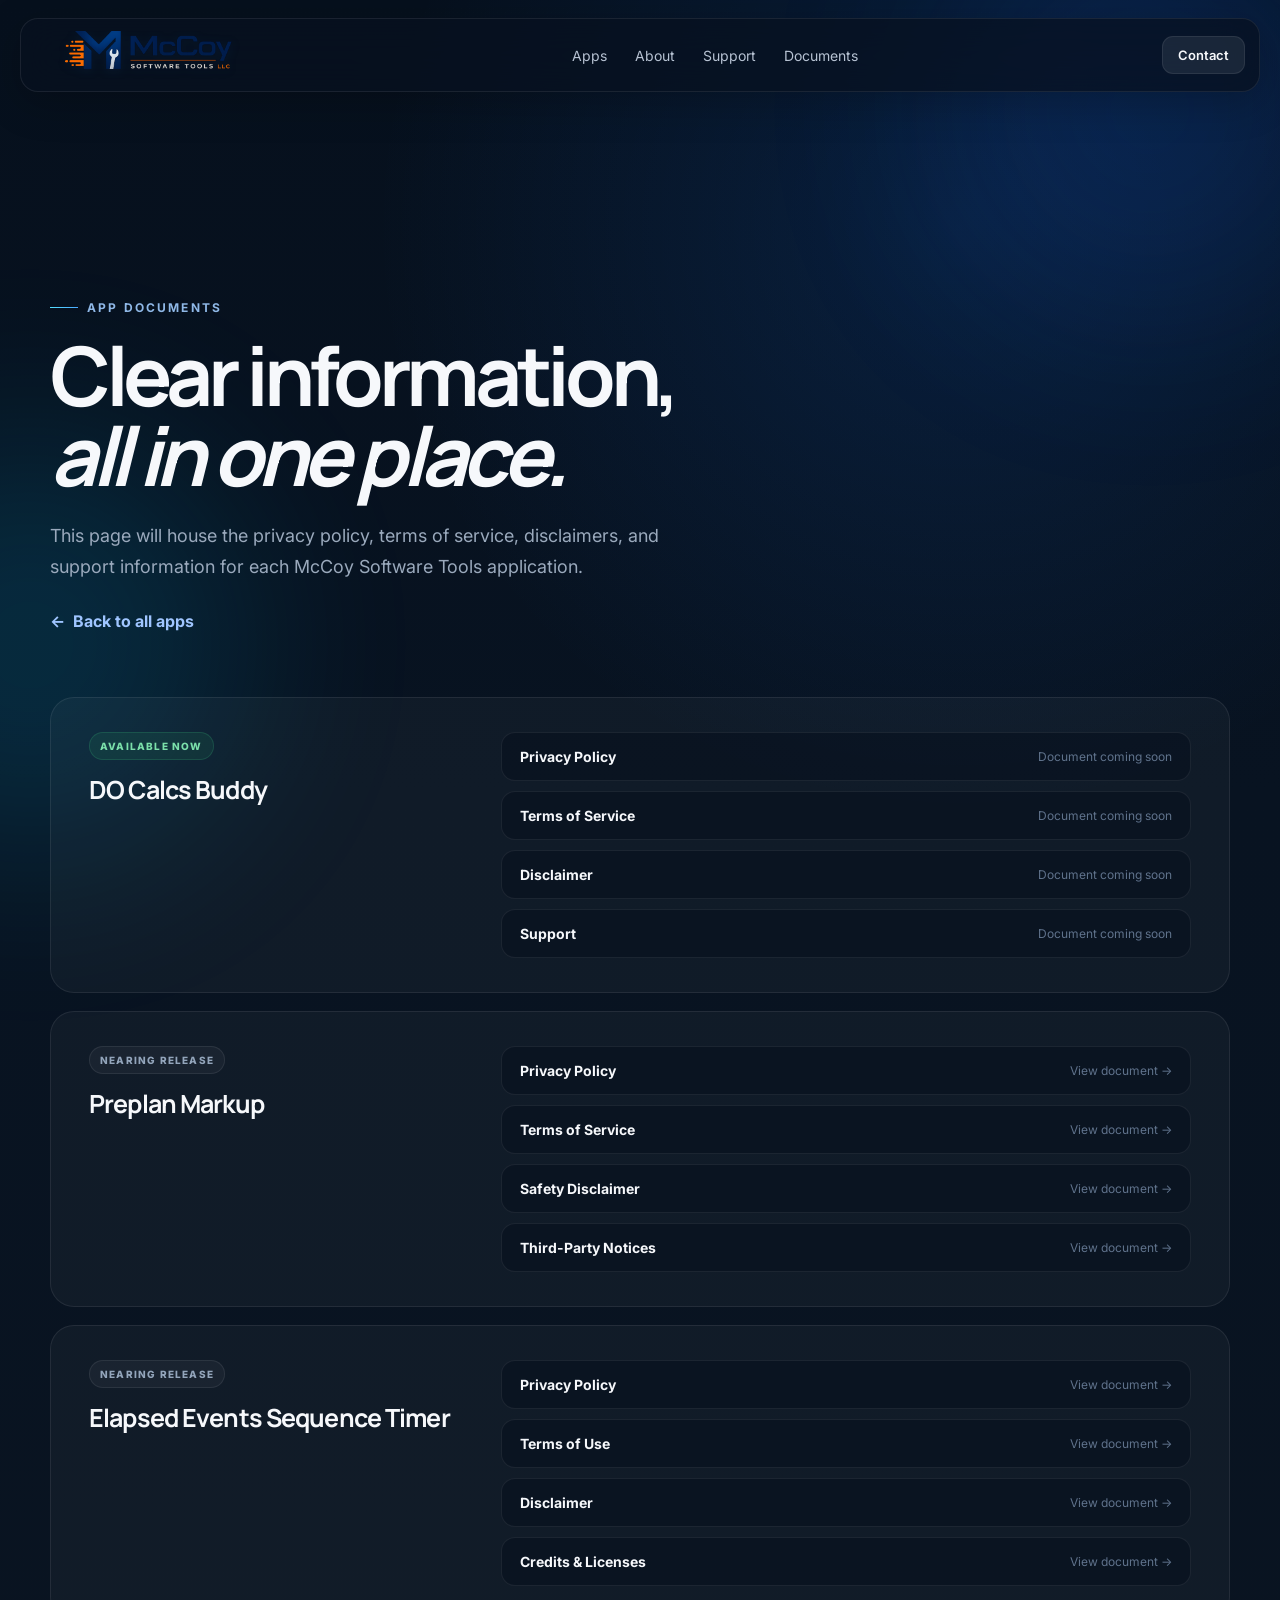
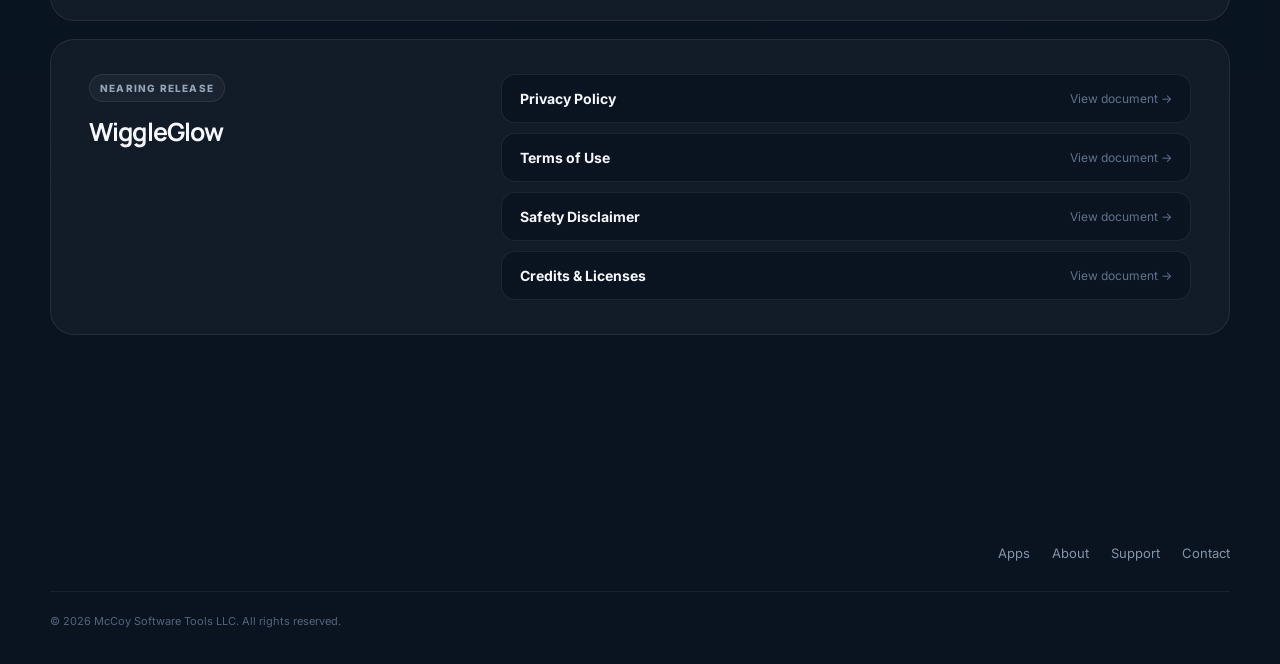
==== documents/index.html @ 5a92df63 "Add app pages and official store badges" ====
<!DOCTYPE html>
<html lang="en">
<head>
  <meta charset="UTF-8" />
  <meta name="viewport" content="width=device-width, initial-scale=1.0" />
  <meta name="description" content="Privacy policies, terms, disclaimers, and support documents for McCoy Software Tools applications." />
  <title>App Documents | McCoy Software Tools LLC</title>
  <link rel="preconnect" href="https://fonts.googleapis.com">
  <link rel="preconnect" href="https://fonts.gstatic.com" crossorigin>
  <link href="https://fonts.googleapis.com/css2?family=Inter:wght@400;500;600;700;800&family=Manrope:wght@600;700;800&display=swap" rel="stylesheet">
  <link rel="stylesheet" href="../styles.css" />
</head>
<body>
  <div class="ambient ambient-one"></div><div class="ambient ambient-two"></div>
  <header class="site-header">
    <a class="header-logo" href="../" aria-label="McCoy Software Tools home"><img src="../images/logo_transparent.png" alt="McCoy Software Tools LLC" /></a>
    <nav class="nav" aria-label="Primary navigation"><a href="../#apps">Apps</a><a href="../#about">About</a><a href="../#support">Support</a><a href="./" aria-current="page">Documents</a></nav>
    <a class="nav-cta" href="mailto:mccoysoftwaretools@gmail.com">Contact</a>
  </header>
  <main class="documents-main">
    <section class="documents-hero shell">
      <div class="eyebrow"><span></span> App documents</div>
      <h1>Clear information,<br><em>all in one place.</em></h1>
      <p>This page will house the privacy policy, terms of service, disclaimers, and support information for each McCoy Software Tools application.</p>
      <a class="back-link" href="../#apps"><span aria-hidden="true">&larr;</span> Back to all apps</a>
    </section>
    <section class="document-list shell" aria-label="Application documents">
      <article class="document-group" id="do-calcs-buddy"><div><span class="status-pill">Available now</span><h2>DO Calcs Buddy</h2></div><div class="document-items"><div class="document-item"><strong>Privacy Policy</strong><span>Document coming soon</span></div><div class="document-item"><strong>Terms of Service</strong><span>Document coming soon</span></div><div class="document-item"><strong>Disclaimer</strong><span>Document coming soon</span></div><div class="document-item"><strong>Support</strong><span>Document coming soon</span></div></div></article>
      <article class="document-group" id="preplan-markup"><div><span class="status-pill muted-pill">Nearing release</span><h2>Preplan Markup</h2></div><div class="document-items"><a class="document-item" href="preplan-markup/#privacy"><strong>Privacy Policy</strong><span>View document &rarr;</span></a><a class="document-item" href="preplan-markup/#terms"><strong>Terms of Service</strong><span>View document &rarr;</span></a><a class="document-item" href="preplan-markup/#disclaimer"><strong>Safety Disclaimer</strong><span>View document &rarr;</span></a><a class="document-item" href="preplan-markup/#credits"><strong>Third-Party Notices</strong><span>View document &rarr;</span></a></div></article>
      <article class="document-group" id="sequential-event-timer"><div><span class="status-pill muted-pill">Nearing release</span><h2>Elapsed Events Sequence Timer</h2></div><div class="document-items"><a class="document-item" href="sequential-event-timer/#privacy"><strong>Privacy Policy</strong><span>View document &rarr;</span></a><a class="document-item" href="sequential-event-timer/#terms"><strong>Terms of Use</strong><span>View document &rarr;</span></a><a class="document-item" href="sequential-event-timer/#disclaimer"><strong>Disclaimer</strong><span>View document &rarr;</span></a><a class="document-item" href="sequential-event-timer/#credits"><strong>Credits &amp; Licenses</strong><span>View document &rarr;</span></a></div></article>
      <article class="document-group" id="wiggleglow"><div><span class="status-pill muted-pill">Nearing release</span><h2>WiggleGlow</h2></div><div class="document-items"><a class="document-item" href="wiggleglow/#privacy"><strong>Privacy Policy</strong><span>View document &rarr;</span></a><a class="document-item" href="wiggleglow/#terms"><strong>Terms of Use</strong><span>View document &rarr;</span></a><a class="document-item" href="wiggleglow/#disclaimer"><strong>Safety Disclaimer</strong><span>View document &rarr;</span></a><a class="document-item" href="wiggleglow/#credits"><strong>Credits &amp; Licenses</strong><span>View document &rarr;</span></a></div></article>
    </section>
  </main>
  <footer class="site-footer shell"><div class="footer-links"><a href="../#apps">Apps</a><a href="../#about">About</a><a href="../#support">Support</a><a href="mailto:mccoysoftwaretools@gmail.com">Contact</a></div><div class="footer-bottom">© <span id="year"></span> McCoy Software Tools LLC. All rights reserved.</div></footer>
  <script src="../script.js"></script>
</body>
</html>
---- styles.css ----
:root {
  --bg: #07111f;
  --bg-2: #0b1728;
  --panel: rgba(255,255,255,.06);
  --panel-strong: rgba(255,255,255,.10);
  --line: rgba(255,255,255,.10);
  --text: #f6f8fb;
  --muted: #aab6c8;
  --blue: #4aa8ff;
  --blue-2: #1677ff;
  --cyan: #55e0ff;
  --white: #ffffff;
  --shadow: 0 24px 80px rgba(0,0,0,.35);
}

* { box-sizing: border-box; }
html { scroll-behavior: smooth; }
body {
  margin: 0;
  font-family: Inter, system-ui, -apple-system, BlinkMacSystemFont, "Segoe UI", sans-serif;
  background:
    radial-gradient(circle at 75% 10%, rgba(20,119,255,.14), transparent 26%),
    linear-gradient(180deg, #06101d 0%, #081321 35%, #0a1421 100%);
  color: var(--text);
  min-height: 100vh;
  overflow-x: hidden;
}
a { color: inherit; text-decoration: none; }
.shell { width: min(1180px, calc(100% - 40px)); margin-inline: auto; }

.ambient { position: fixed; width: 420px; height: 420px; filter: blur(100px); opacity: .14; border-radius: 50%; pointer-events: none; z-index: -1; }
.ambient-one { background: #156bff; top: -100px; right: -80px; }
.ambient-two { background: #00c8ff; bottom: 5%; left: -180px; }

.site-header {
  width: min(1240px, calc(100% - 32px));
  margin: 18px auto 0;
  padding: 12px 14px 12px 16px;
  display: flex;
  align-items: center;
  justify-content: space-between;
  border: 1px solid rgba(255,255,255,.08);
  background: rgba(7,17,31,.74);
  backdrop-filter: blur(18px);
  border-radius: 18px;
  position: sticky;
  top: 14px;
  z-index: 50;
  box-shadow: 0 10px 40px rgba(0,0,0,.22);
}
.brand { display: inline-flex; align-items: center; gap: 10px; }
.brand-mark { width: 36px; height: 36px; display: grid; place-items: center; border-radius: 10px; font-family: Manrope, sans-serif; font-weight: 800; color: white; background: linear-gradient(145deg, #1e8fff, #1250dc); box-shadow: inset 0 1px 0 rgba(255,255,255,.2), 0 8px 20px rgba(15,96,230,.28); }
.brand strong { display: block; font-family: Manrope, sans-serif; font-size: 14px; letter-spacing: -.02em; }
.brand small { display: block; color: #7f8da1; font-size: 10px; letter-spacing: .18em; margin-top: 1px; }
.header-logo { position: relative; display: block; width: 230px; height: 48px; overflow: hidden; border-radius: 11px; background: transparent; border: 0; }
.header-logo img { position: absolute; width: 100%; height: auto; left: 0; top: 50%; transform: translateY(-50%); display: block; filter: drop-shadow(0 2px 5px rgba(13,53,101,.18)); }
.nav { display: flex; gap: 28px; color: #b7c3d3; font-size: 14px; }
.nav a:hover { color: white; }
.nav-cta { padding: 10px 15px; border-radius: 11px; background: rgba(255,255,255,.08); border: 1px solid rgba(255,255,255,.08); font-size: 13px; font-weight: 600; }

.hero { min-height: 720px; display: grid; grid-template-columns: 1.05fr .95fr; align-items: center; gap: 48px; padding-top: 78px; padding-bottom: 80px; }
.eyebrow { display: inline-flex; align-items: center; gap: 9px; font-size: 12px; font-weight: 700; text-transform: uppercase; letter-spacing: .18em; color: #8fb8e7; }
.eyebrow span { width: 28px; height: 1px; background: linear-gradient(90deg, var(--cyan), var(--blue)); }
.hero h1, .section-heading h2, .story-copy h2, .support-card h2 { font-family: Manrope, sans-serif; letter-spacing: -.055em; margin: 18px 0 22px; line-height: .99; }
.hero h1 { font-size: clamp(56px, 7vw, 92px); max-width: 760px; }
.hero h1 em { font-style: normal; background: linear-gradient(90deg, #b9e3ff, #4ca7ff 55%, #59e3ff); -webkit-background-clip: text; color: transparent; }
.hero-copy > p { max-width: 650px; color: #a8b6c9; font-size: 18px; line-height: 1.72; }
.hero-actions { display: flex; gap: 12px; margin: 32px 0 42px; flex-wrap: wrap; }
.button { display: inline-flex; align-items: center; justify-content: center; min-height: 48px; padding: 0 20px; border-radius: 13px; font-weight: 700; font-size: 14px; transition: transform .2s ease, box-shadow .2s ease, background .2s ease; }
.button:hover { transform: translateY(-2px); }
.button.primary { background: linear-gradient(135deg, #258cff, #0f69e7); box-shadow: 0 16px 32px rgba(20,110,240,.3); }
.button.secondary { border: 1px solid rgba(255,255,255,.1); background: rgba(255,255,255,.05); }
.button.white { background: white; color: #0b1728; }
.hero-proof { display: flex; gap: 30px; flex-wrap: wrap; }
.hero-proof div { display: grid; gap: 4px; }
.hero-proof strong { font-size: 13px; }
.hero-proof span { color: #74859c; font-size: 11px; }

.hero-visual { position: relative; min-height: 520px; display: grid; place-items: center; }
.blueprint-grid { position: absolute; inset: 6% 0 0 8%; border-radius: 36px; opacity: .28; background-image: linear-gradient(rgba(100,180,255,.12) 1px, transparent 1px), linear-gradient(90deg, rgba(100,180,255,.12) 1px, transparent 1px); background-size: 28px 28px; mask-image: linear-gradient(to bottom right, black, transparent 88%); }
.orb { position: absolute; border-radius: 50%; filter: blur(18px); }
.orb-a { width: 260px; height: 260px; background: rgba(33,126,255,.18); right: 1%; top: 12%; }
.orb-b { width: 180px; height: 180px; background: rgba(45,226,255,.12); left: 6%; bottom: 6%; }
.device { position: absolute; border: 1px solid rgba(255,255,255,.13); background: linear-gradient(180deg, rgba(18,34,55,.92), rgba(7,18,32,.97)); box-shadow: var(--shadow), inset 0 1px 0 rgba(255,255,255,.08); backdrop-filter: blur(10px); overflow: hidden; }
.device::after, .screen::after { content: ""; position: absolute; inset: 0; background: linear-gradient(115deg, rgba(255,255,255,.14), transparent 22%, transparent 72%, rgba(85,224,255,.06)); pointer-events: none; }
.device img, .screen img { width: 100%; height: 100%; display: block; object-fit: contain; background: #05070a; }
.device-front { width: 270px; height: 510px; border-radius: 38px; right: 11%; top: 1%; transform: perspective(1100px) rotateY(-7deg) rotateZ(4deg); }
.device-back { width: 300px; height: 390px; border-radius: 32px; left: 3%; bottom: 1%; transform: perspective(1100px) rotateY(8deg) rotateZ(-8deg); opacity: .84; }
.phone-notch { width: 86px; height: 19px; border-radius: 20px; background: #020912; margin: -14px auto 24px; }
.app-kicker, .mini-label { font-size: 10px; letter-spacing: .16em; color: #6f8dac; font-weight: 800; }
.gauge-wrap { display: grid; place-items: center; padding: 28px 0; }
.gauge-ring { width: 138px; height: 138px; border-radius: 50%; display: grid; place-items: center; align-content: center; border: 14px solid rgba(74,168,255,.18); box-shadow: inset 0 0 0 3px rgba(85,224,255,.2), 0 0 40px rgba(38,139,255,.16); }
.gauge-ring span { font-family: Manrope, sans-serif; font-size: 39px; font-weight: 800; }
.gauge-ring small { font-size: 10px; color: #7890aa; letter-spacing: .16em; }
.calc-line, .calc-total { display: flex; justify-content: space-between; align-items: center; padding: 13px 4px; border-bottom: 1px solid rgba(255,255,255,.07); font-size: 12px; color: #92a3b7; }
.calc-line strong { color: #eef5ff; }
.calc-total { border: none; margin-top: 18px; padding: 18px; border-radius: 16px; background: linear-gradient(135deg, rgba(24,122,255,.19), rgba(39,206,255,.08)); display: grid; gap: 5px; }
.calc-total span { font-size: 9px; letter-spacing: .15em; }
.calc-total strong { font-family: Manrope, sans-serif; font-size: 27px; color: #8ac8ff; }
.device-topline { height: 5px; width: 58px; border-radius: 8px; background: #1e8fff; margin-bottom: 34px; }
.device-panel { padding: 20px; border-radius: 18px; background: rgba(255,255,255,.05); margin-bottom: 16px; }
.device-panel strong { display: block; font-size: 25px; margin: 5px 0 18px; }
.tiny-bars { display: flex; gap: 5px; align-items: end; height: 28px; }
.tiny-bars i { flex: 1; background: linear-gradient(180deg, #55e0ff, #2478ff); border-radius: 4px 4px 1px 1px; }
.tiny-bars i:nth-child(1){height:45%}.tiny-bars i:nth-child(2){height:78%}.tiny-bars i:nth-child(3){height:100%}
.device-card { display: flex; justify-content: space-between; padding: 16px 18px; border-radius: 16px; background: rgba(255,255,255,.04); margin-top: 10px; color: #8192a8; font-size: 12px; }
.device-card strong { color: white; }

.trust-strip { border-top: 1px solid rgba(255,255,255,.06); border-bottom: 1px solid rgba(255,255,255,.06); background: rgba(255,255,255,.018); }
.trust-inner { min-height: 78px; display: flex; justify-content: space-between; align-items: center; gap: 20px; color: #64768e; font-size: 12px; text-transform: uppercase; letter-spacing: .14em; }

.section { padding-top: 130px; padding-bottom: 20px; }
.section-heading { display: flex; align-items: end; justify-content: space-between; gap: 30px; margin-bottom: 54px; }
.section-heading h2, .story-copy h2, .support-card h2 { font-size: clamp(42px, 5vw, 68px); }
.section-heading > p { max-width: 430px; color: #8192a8; line-height: 1.7; }

.app-card { display: grid; grid-template-columns: 1.05fr .95fr; min-height: 640px; border: 1px solid rgba(255,255,255,.09); border-radius: 30px; background: linear-gradient(145deg, rgba(255,255,255,.075), rgba(255,255,255,.025)); overflow: hidden; box-shadow: 0 30px 90px rgba(0,0,0,.24); }
.app-copy { padding: 52px; }
.app-icon { width: 74px; height: 74px; border-radius: 19px; position: relative; overflow: hidden; background: #000000; box-shadow: inset 0 0 0 1px rgba(255,255,255,.16), 0 18px 30px rgba(0,0,0,.25); display: grid; place-items: center; }
.app-icon img { width: 100%; height: 100%; display: block; object-fit: cover; }
.icon-flame { font-size: 31px; color: #ff5b4d; text-shadow: 0 0 20px rgba(255,91,77,.4); }
.icon-lines { position: absolute; inset: 7px; border: 1px solid rgba(255,255,255,.12); }
.icon-lines i { position: absolute; background: rgba(120,190,255,.26); }
.icon-lines i:nth-child(1){left:33%;top:0;width:1px;height:100%}.icon-lines i:nth-child(2){top:35%;left:0;width:100%;height:1px}.icon-lines i:nth-child(3){top:68%;left:0;width:100%;height:1px}
.status-pill { display: inline-block; padding: 7px 10px; border-radius: 999px; background: rgba(46,181,111,.10); color: #7be0aa; border: 1px solid rgba(74,221,142,.16); font-size: 10px; font-weight: 800; text-transform: uppercase; letter-spacing: .12em; }
.app-title-row h3, .coming-card h3 { font-family: Manrope, sans-serif; font-size: 38px; letter-spacing: -.04em; margin: 14px 0 0; }
.app-lead { color: #a3b1c3; line-height: 1.75; font-size: 16px; margin: 24px 0 28px; }
.feature-grid { display: grid; grid-template-columns: 1fr 1fr; gap: 14px; }
.feature-grid div { padding: 16px; border-radius: 15px; background: rgba(255,255,255,.035); border: 1px solid rgba(255,255,255,.06); }
.feature-grid strong, .feature-grid span { display: block; }
.feature-grid strong { font-size: 13px; margin-bottom: 6px; }
.feature-grid span { color: #77899f; font-size: 11px; line-height: 1.5; }
.store-row { display: flex; gap: 12px; margin-top: 28px; flex-wrap: wrap; }
.document-link { display: inline-flex; align-items: center; gap: 8px; margin-top: 22px; color: #9fc5ff; font-size: 13px; font-weight: 700; text-decoration: none; }
.document-link:hover { color: #ffffff; }
.store-badge { min-height: 56px; display: inline-flex; align-items: center; transition: transform .2s ease, filter .2s ease; }
.store-badge:hover { transform: translateY(-2px); filter: brightness(1.08); }
.store-badge img { display: block; width: auto; }
.store-badge.apple img { height: 56px; }
.store-badge.google img { height: 66px; margin: -5px 0; }

.app-showcase { position: relative; min-height: 640px; background: radial-gradient(circle at 50% 35%, rgba(30,119,255,.20), transparent 45%), linear-gradient(160deg, #0c1a2d, #07111f); border-left: 1px solid rgba(255,255,255,.07); overflow: hidden; }
.showcase-glow { position: absolute; width: 330px; height: 330px; border-radius: 50%; background: rgba(24,110,255,.12); filter: blur(40px); left: 22%; top: 20%; }
.screen { position: absolute; width: 250px; height: 470px; border-radius: 32px; overflow: hidden; background: linear-gradient(180deg, #101f33, #07111f); border: 1px solid rgba(255,255,255,.12); box-shadow: 0 30px 60px rgba(0,0,0,.4), inset 0 1px 0 rgba(255,255,255,.06); }
.screen-one { left: 11%; top: 12%; transform: perspective(1100px) rotateY(7deg) rotateZ(-6deg); }
.screen-two { right: 8%; top: 20%; transform: perspective(1100px) rotateY(-7deg) rotateZ(7deg); }
.screen-header { display: flex; align-items: center; justify-content: space-between; }
.screen-header span { width: 48px; height: 5px; border-radius: 10px; background: #1e8fff; }
.screen-header b { width: 10px; height: 10px; border-radius: 50%; background: rgba(255,255,255,.18); }
.screen-title { font-family: Manrope, sans-serif; font-size: 25px; font-weight: 800; margin: 28px 0 25px; }
.screen-field { padding: 16px; margin: 10px 0; border-radius: 14px; background: rgba(255,255,255,.04); }
.screen-field span, .screen-field strong { display: block; }
.screen-field span { font-size: 10px; color: #71849a; margin-bottom: 6px; }
.screen-field strong { font-size: 15px; }
.screen-result { padding: 24px 18px; border-radius: 18px; background: linear-gradient(145deg, rgba(33,137,255,.18), rgba(30,214,255,.08)); margin-top: 30px; }
.screen-result span { font-size: 10px; color: #83a0bd; display: block; }
.screen-result strong { font-family: Manrope, sans-serif; font-size: 31px; color: #8bc8ff; }
.question-box { min-height: 130px; padding: 20px; border-radius: 18px; background: rgba(255,255,255,.045); color: #d9e3ef; line-height: 1.6; font-size: 14px; }
.answer-pill { padding: 14px; border-radius: 14px; background: linear-gradient(135deg,#258cff,#1267e4); text-align: center; font-size: 12px; font-weight: 800; margin-top: 16px; }
.answer-pill.muted { background: rgba(255,255,255,.05); color: #8fa1b7; }

.coming-card { margin-top: 22px; border: 1px solid rgba(255,255,255,.07); border-radius: 24px; background: rgba(255,255,255,.025); padding: 34px 38px; display: flex; align-items: center; justify-content: space-between; gap: 30px; }
.coming-card h3 { font-size: 28px; margin: 12px 0 8px; }
.coming-card p { color: #7f90a5; margin: 0; }
.muted-pill { color: #93a5bb; border-color: rgba(255,255,255,.08); background: rgba(255,255,255,.04); }
.coming-symbol { width: 68px; height: 68px; border-radius: 18px; display: grid; place-items: center; font-size: 34px; color: #6384a9; background: rgba(255,255,255,.035); border: 1px solid rgba(255,255,255,.07); }
.upcoming-heading { margin-top: 72px; max-width: 650px; }
.upcoming-heading h3 { font-family: Manrope, sans-serif; font-size: clamp(30px, 4vw, 44px); letter-spacing: -.04em; margin: 14px 0 12px; }
.upcoming-heading p { color: #8fa0b5; line-height: 1.7; margin: 0; }
.upcoming-grid { display: grid; grid-template-columns: repeat(3, 1fr); gap: 18px; margin-top: 28px; }
.product-preview { min-height: 350px; padding: 30px; border: 1px solid rgba(255,255,255,.08); border-radius: 24px; background: linear-gradient(145deg, rgba(255,255,255,.06), rgba(255,255,255,.025)); display: flex; flex-direction: column; box-shadow: 0 24px 60px rgba(0,0,0,.14); }
.preview-mark { width: 58px; height: 58px; border-radius: 16px; display: grid; place-items: center; margin-bottom: 28px; background: linear-gradient(145deg, #176bd7, #0a376f); color: #dcecff; box-shadow: inset 0 0 0 1px rgba(255,255,255,.16), 0 14px 30px rgba(0,0,0,.24); font-family: Manrope, sans-serif; font-size: 15px; font-weight: 800; }
.timer-mark { background: linear-gradient(145deg, #206c82, #0b3443); }
.glow-mark { background: linear-gradient(145deg, #6a49bd, #24346e); }
.product-preview h3 { font-family: Manrope, sans-serif; font-size: 25px; letter-spacing: -.035em; margin: 16px 0 12px; }
.product-preview > p { color: #91a2b7; line-height: 1.7; margin: 0 0 26px; }
.preview-links { display: flex; justify-content: space-between; align-items: center; gap: 16px; margin-top: auto; padding-top: 20px; border-top: 1px solid rgba(255,255,255,.07); font-size: 12px; }
.preview-links > span { color: #62758d; }
.preview-links a { color: #9fc5ff; font-weight: 700; text-decoration: none; white-space: nowrap; }
.preview-links a:hover { color: #fff; }

/* Documents */
.documents-main { padding-top: 118px; }
.documents-hero { padding-top: 82px; padding-bottom: 66px; max-width: 1180px; }
.documents-hero h1 { font-family: Manrope, sans-serif; font-size: clamp(48px, 7vw, 82px); line-height: .98; letter-spacing: -.065em; margin: 20px 0 24px; }
.documents-hero p { color: #9aa9bc; font-size: 18px; line-height: 1.75; max-width: 650px; }
.document-list { display: grid; gap: 18px; padding-bottom: 100px; }
.document-group { scroll-margin-top: 130px; display: grid; grid-template-columns: minmax(220px, .7fr) 1.3fr; gap: 40px; padding: 34px 38px; border: 1px solid rgba(255,255,255,.08); border-radius: 24px; background: rgba(255,255,255,.035); }
.document-group h2 { font-family: Manrope, sans-serif; font-size: 25px; letter-spacing: -.035em; margin: 12px 0 0; }
.document-items { display: grid; gap: 10px; }
.document-item { display: flex; justify-content: space-between; align-items: center; gap: 24px; padding: 15px 18px; border: 1px solid rgba(255,255,255,.07); border-radius: 14px; background: rgba(6,15,27,.45); }
.document-item strong { font-size: 14px; }
.document-item span { color: #60738c; font-size: 12px; white-space: nowrap; }
.document-item:hover { border-color: rgba(99,164,255,.28); background: rgba(14,31,52,.7); }
.back-link { display: inline-flex; gap: 8px; align-items: center; margin-top: 10px; color: #9fc5ff; font-weight: 700; text-decoration: none; }
.legal-page { padding-top: 118px; }
.legal-page-header { padding-top: 66px; padding-bottom: 38px; }
.legal-page-header h1 { font-family: Manrope, sans-serif; font-size: clamp(42px, 6vw, 68px); letter-spacing: -.055em; margin: 18px 0 16px; }
.legal-page-header p { color: #8fa0b5; line-height: 1.7; }
.legal-toc { display: flex; flex-wrap: wrap; gap: 10px; margin-top: 28px; }
.legal-toc a { padding: 10px 14px; border: 1px solid rgba(255,255,255,.09); border-radius: 999px; color: #9fc5ff; font-size: 12px; font-weight: 700; }
.legal-documents { display: grid; gap: 22px; padding-bottom: 100px; }
.legal-document { scroll-margin-top: 125px; padding: clamp(24px, 5vw, 54px); border: 1px solid rgba(255,255,255,.08); border-radius: 26px; background: rgba(255,255,255,.035); }
.legal-copy { max-width: 820px; color: #a7b5c7; font-size: 15px; line-height: 1.78; }
.legal-copy h1 { color: #fff; font-family: Manrope, sans-serif; font-size: 34px; letter-spacing: -.035em; margin: 0 0 24px; }
.legal-copy h2 { color: #e8f1fc; font-family: Manrope, sans-serif; font-size: 21px; margin: 34px 0 10px; }
.legal-copy p { margin: 0 0 16px; }
.legal-copy ul { margin: 0 0 18px; padding-left: 22px; }
.legal-copy a { color: #8fbeff; text-decoration: underline; text-underline-offset: 3px; }
.legal-loading { color: #60738c; }

.story-grid { display: grid; grid-template-columns: .9fr 1.1fr; gap: 80px; align-items: start; }
.story-copy p { color: #8a9bb0; line-height: 1.85; font-size: 16px; max-width: 590px; }
.principles { display: grid; gap: 16px; }
.principle { display: grid; grid-template-columns: 50px 1fr; gap: 18px; padding: 26px; border-radius: 20px; background: rgba(255,255,255,.03); border: 1px solid rgba(255,255,255,.06); }
.principle > span { font-family: Manrope, sans-serif; color: #426991; font-size: 14px; font-weight: 800; }
.principle strong { font-size: 16px; }
.principle p { color: #75869a; font-size: 13px; line-height: 1.65; margin: 7px 0 0; }

.support-card { margin-top: 90px; padding: 58px; border-radius: 30px; background: linear-gradient(135deg,#1675f5,#0f53b8 55%,#0d3b7a); box-shadow: 0 30px 80px rgba(17,91,194,.24); display: flex; align-items: center; justify-content: space-between; gap: 30px; position: relative; overflow: hidden; }
.support-card::after { content:""; position:absolute; width:320px;height:320px;border-radius:50%;background:rgba(89,224,255,.13);right:-80px;top:-110px; }
.eyebrow.light { color: #d6e9ff; }
.support-card h2 { margin-bottom: 14px; max-width: 700px; }
.support-card p { color: rgba(255,255,255,.7); margin: 0; }
.support-card .button { position: relative; z-index: 2; white-space: nowrap; }

.site-footer { padding-top: 110px; padding-bottom: 36px; display: grid; grid-template-columns: 1fr auto; gap: 30px; align-items: start; }
.footer-brand { margin-bottom: 16px; }
.site-footer p { color: #60738a; font-size: 13px; }
.footer-links { grid-column: 2; display: flex; gap: 22px; color: #8394a8; font-size: 13px; }
.footer-links a:hover { color: white; }
.footer-bottom { grid-column: 1 / -1; border-top: 1px solid rgba(255,255,255,.06); padding-top: 22px; color: #53657b; font-size: 11px; }
.store-trademarks { grid-column: 1 / -1; max-width: 860px; margin: -16px 0 0; color: #46586d !important; font-size: 10px !important; line-height: 1.6; }

.reveal { opacity: 0; transform: translateY(24px); transition: opacity .7s ease, transform .7s ease; }
.reveal.visible { opacity: 1; transform: translateY(0); }
.reveal.delayed { transition-delay: .12s; }

@media (max-width: 980px) {
  .nav { display: none; }
  .hero, .app-card, .story-grid { grid-template-columns: 1fr; }
  .hero { padding-top: 70px; }
  .hero-visual { min-height: 560px; }
  .app-showcase { border-left: 0; border-top: 1px solid rgba(255,255,255,.07); }
  .section-heading { align-items: start; flex-direction: column; }
  .story-grid { gap: 40px; }
  .support-card { flex-direction: column; align-items: start; }
  .upcoming-grid { grid-template-columns: 1fr; }
  .product-preview { min-height: 290px; }
  .document-group { grid-template-columns: 1fr; gap: 24px; }
}

@media (max-width: 700px) {
  .shell { width: min(100% - 24px, 1180px); }
  .site-header { width: calc(100% - 18px); top: 8px; }
  .header-logo { width: 190px; height: 44px; }
  .nav-cta { display: none; }
  .hero { min-height: auto; padding-top: 74px; }
  .hero h1 { font-size: 49px; }
  .hero-copy > p { font-size: 16px; }
  .hero-proof { gap: 18px; }
  .hero-visual { min-height: 500px; transform: scale(.88); margin-inline: -30px; }
  .trust-inner { flex-direction: column; justify-content: center; text-align: center; padding: 24px 0; }
  .section { padding-top: 95px; }
  .section-heading h2, .story-copy h2, .support-card h2 { font-size: 42px; }
  .app-copy { padding: 30px 22px; }
  .product-preview { padding: 24px; }
  .document-group { padding: 26px 22px; }
  .document-item { align-items: flex-start; flex-direction: column; gap: 6px; }
  .feature-grid { grid-template-columns: 1fr; }
  .app-showcase { min-height: 560px; }
  .screen { width: 218px; height: 430px; }
  .screen-one { left: 2%; }
  .screen-two { right: 1%; top: 24%; }
  .coming-card { padding: 28px 22px; }
  .coming-symbol { display: none; }
  .support-card { margin-top: 40px; padding: 38px 24px; }
  .button.white { white-space: normal; text-align: center; }
  .site-footer { grid-template-columns: 1fr; }
  .footer-links { grid-column: 1; flex-wrap: wrap; }
  .footer-bottom { grid-column: 1; }
}
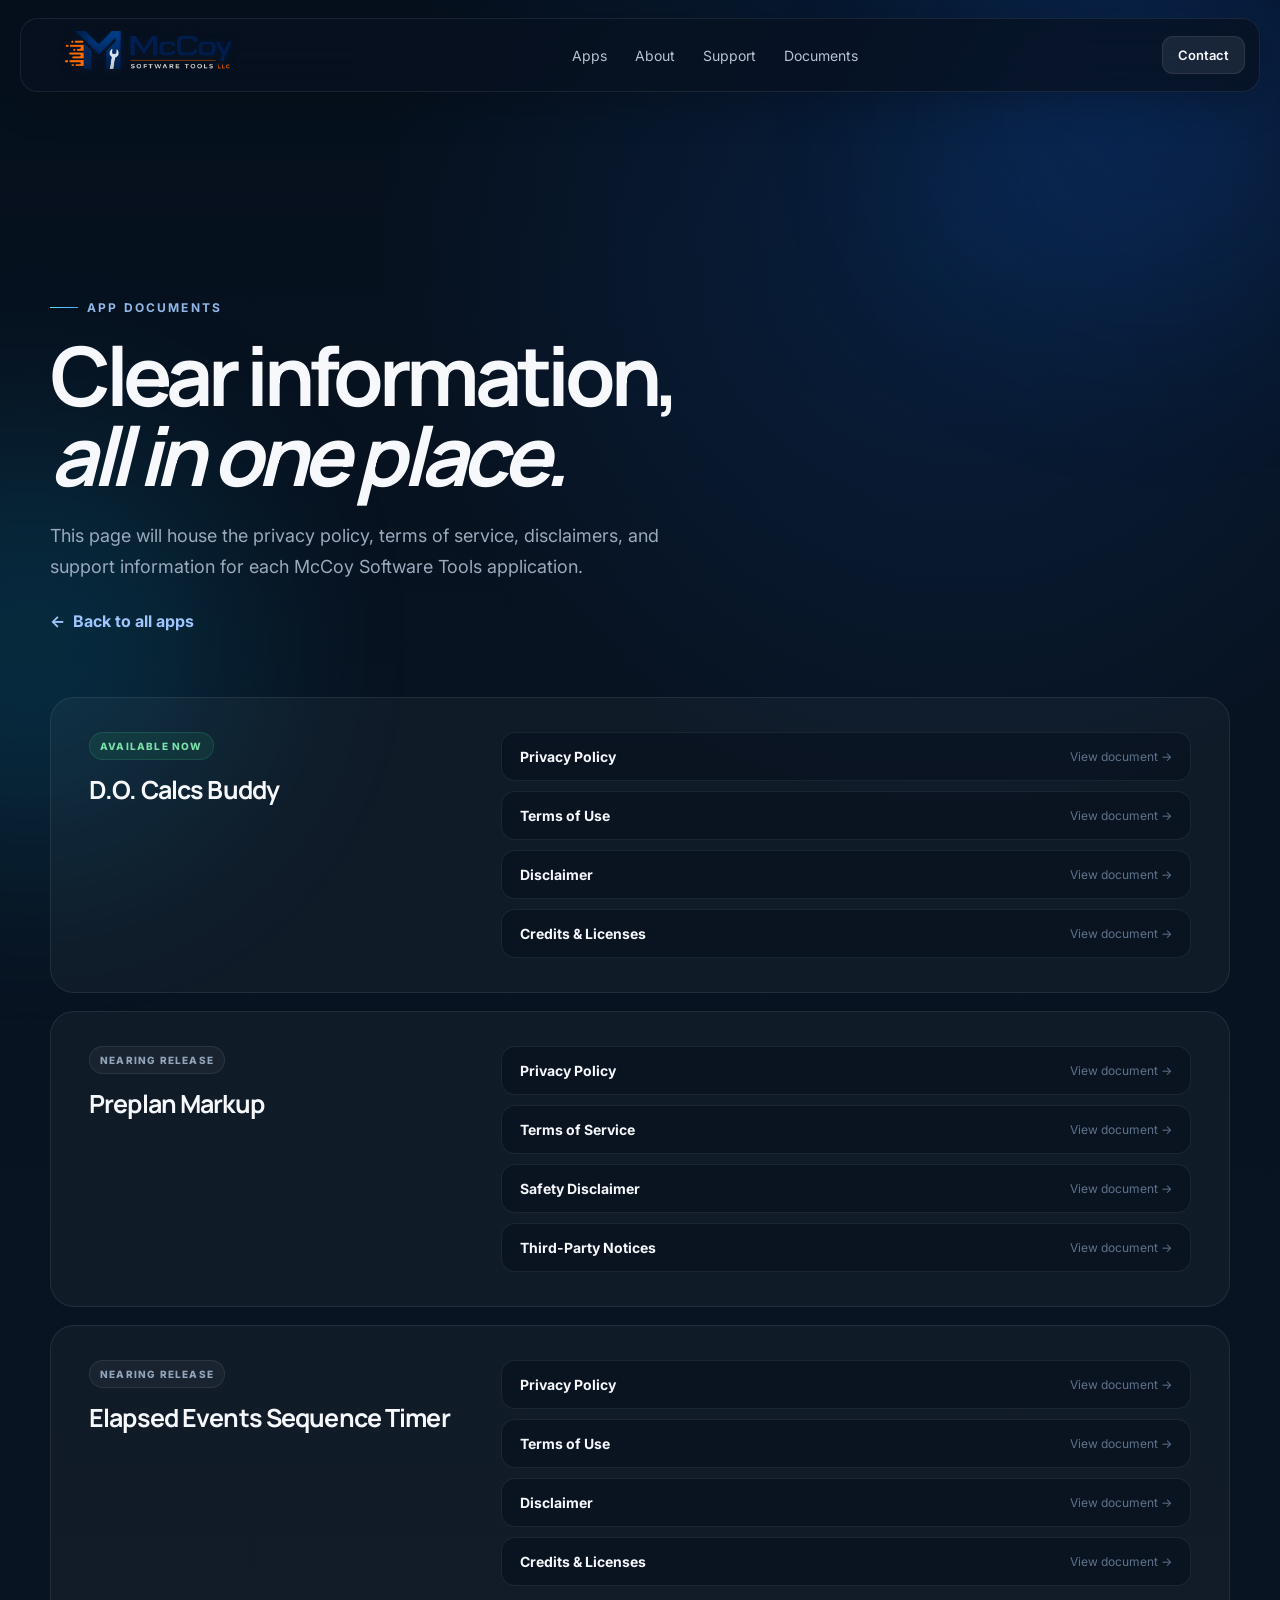
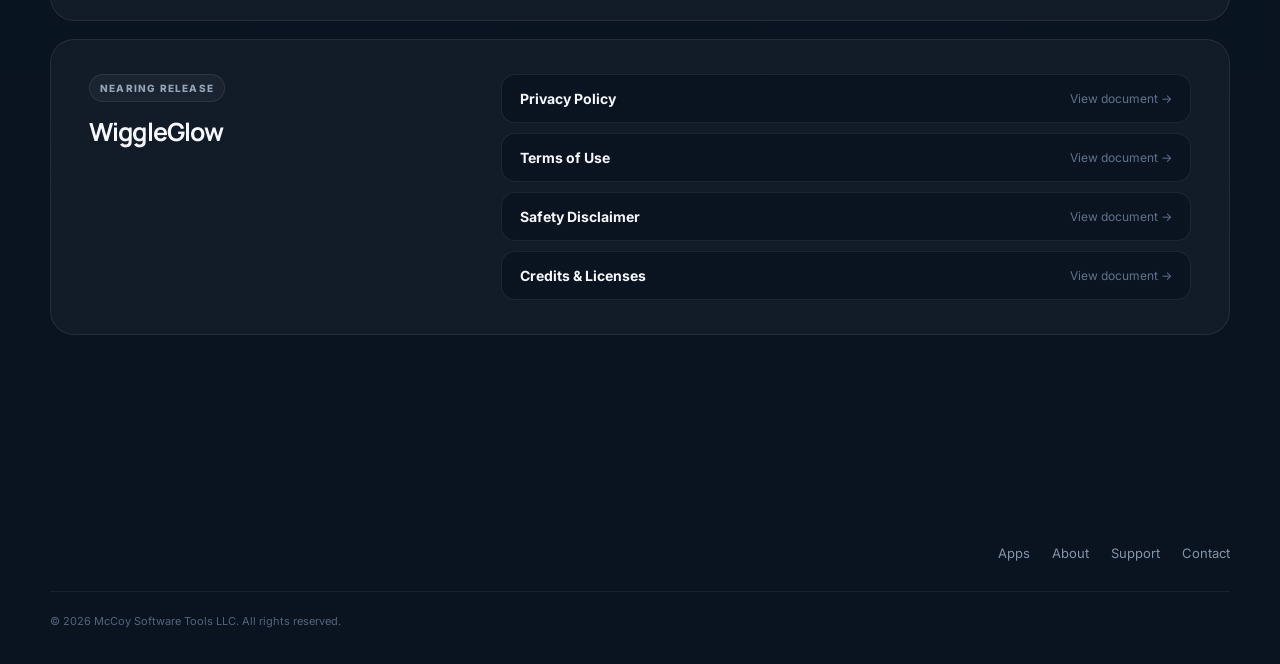
==== commit 0fd7b09a: "Publish DO Calcs Buddy documents" ====
--- a/documents/index.html
+++ b/documents/index.html
@@ -25,7 +25,7 @@
       <a class="back-link" href="../#apps"><span aria-hidden="true">&larr;</span> Back to all apps</a>
     </section>
     <section class="document-list shell" aria-label="Application documents">
-      <article class="document-group" id="do-calcs-buddy"><div><span class="status-pill">Available now</span><h2>DO Calcs Buddy</h2></div><div class="document-items"><div class="document-item"><strong>Privacy Policy</strong><span>Document coming soon</span></div><div class="document-item"><strong>Terms of Service</strong><span>Document coming soon</span></div><div class="document-item"><strong>Disclaimer</strong><span>Document coming soon</span></div><div class="document-item"><strong>Support</strong><span>Document coming soon</span></div></div></article>
+      <article class="document-group" id="do-calcs-buddy"><div><span class="status-pill">Available now</span><h2>D.O. Calcs Buddy</h2></div><div class="document-items"><a class="document-item" href="do-calcs-buddy/#privacy"><strong>Privacy Policy</strong><span>View document &rarr;</span></a><a class="document-item" href="do-calcs-buddy/#terms"><strong>Terms of Use</strong><span>View document &rarr;</span></a><a class="document-item" href="do-calcs-buddy/#disclaimer"><strong>Disclaimer</strong><span>View document &rarr;</span></a><a class="document-item" href="do-calcs-buddy/#credits"><strong>Credits &amp; Licenses</strong><span>View document &rarr;</span></a></div></article>
       <article class="document-group" id="preplan-markup"><div><span class="status-pill muted-pill">Nearing release</span><h2>Preplan Markup</h2></div><div class="document-items"><a class="document-item" href="preplan-markup/#privacy"><strong>Privacy Policy</strong><span>View document &rarr;</span></a><a class="document-item" href="preplan-markup/#terms"><strong>Terms of Service</strong><span>View document &rarr;</span></a><a class="document-item" href="preplan-markup/#disclaimer"><strong>Safety Disclaimer</strong><span>View document &rarr;</span></a><a class="document-item" href="preplan-markup/#credits"><strong>Third-Party Notices</strong><span>View document &rarr;</span></a></div></article>
       <article class="document-group" id="sequential-event-timer"><div><span class="status-pill muted-pill">Nearing release</span><h2>Elapsed Events Sequence Timer</h2></div><div class="document-items"><a class="document-item" href="sequential-event-timer/#privacy"><strong>Privacy Policy</strong><span>View document &rarr;</span></a><a class="document-item" href="sequential-event-timer/#terms"><strong>Terms of Use</strong><span>View document &rarr;</span></a><a class="document-item" href="sequential-event-timer/#disclaimer"><strong>Disclaimer</strong><span>View document &rarr;</span></a><a class="document-item" href="sequential-event-timer/#credits"><strong>Credits &amp; Licenses</strong><span>View document &rarr;</span></a></div></article>
       <article class="document-group" id="wiggleglow"><div><span class="status-pill muted-pill">Nearing release</span><h2>WiggleGlow</h2></div><div class="document-items"><a class="document-item" href="wiggleglow/#privacy"><strong>Privacy Policy</strong><span>View document &rarr;</span></a><a class="document-item" href="wiggleglow/#terms"><strong>Terms of Use</strong><span>View document &rarr;</span></a><a class="document-item" href="wiggleglow/#disclaimer"><strong>Safety Disclaimer</strong><span>View document &rarr;</span></a><a class="document-item" href="wiggleglow/#credits"><strong>Credits &amp; Licenses</strong><span>View document &rarr;</span></a></div></article>
